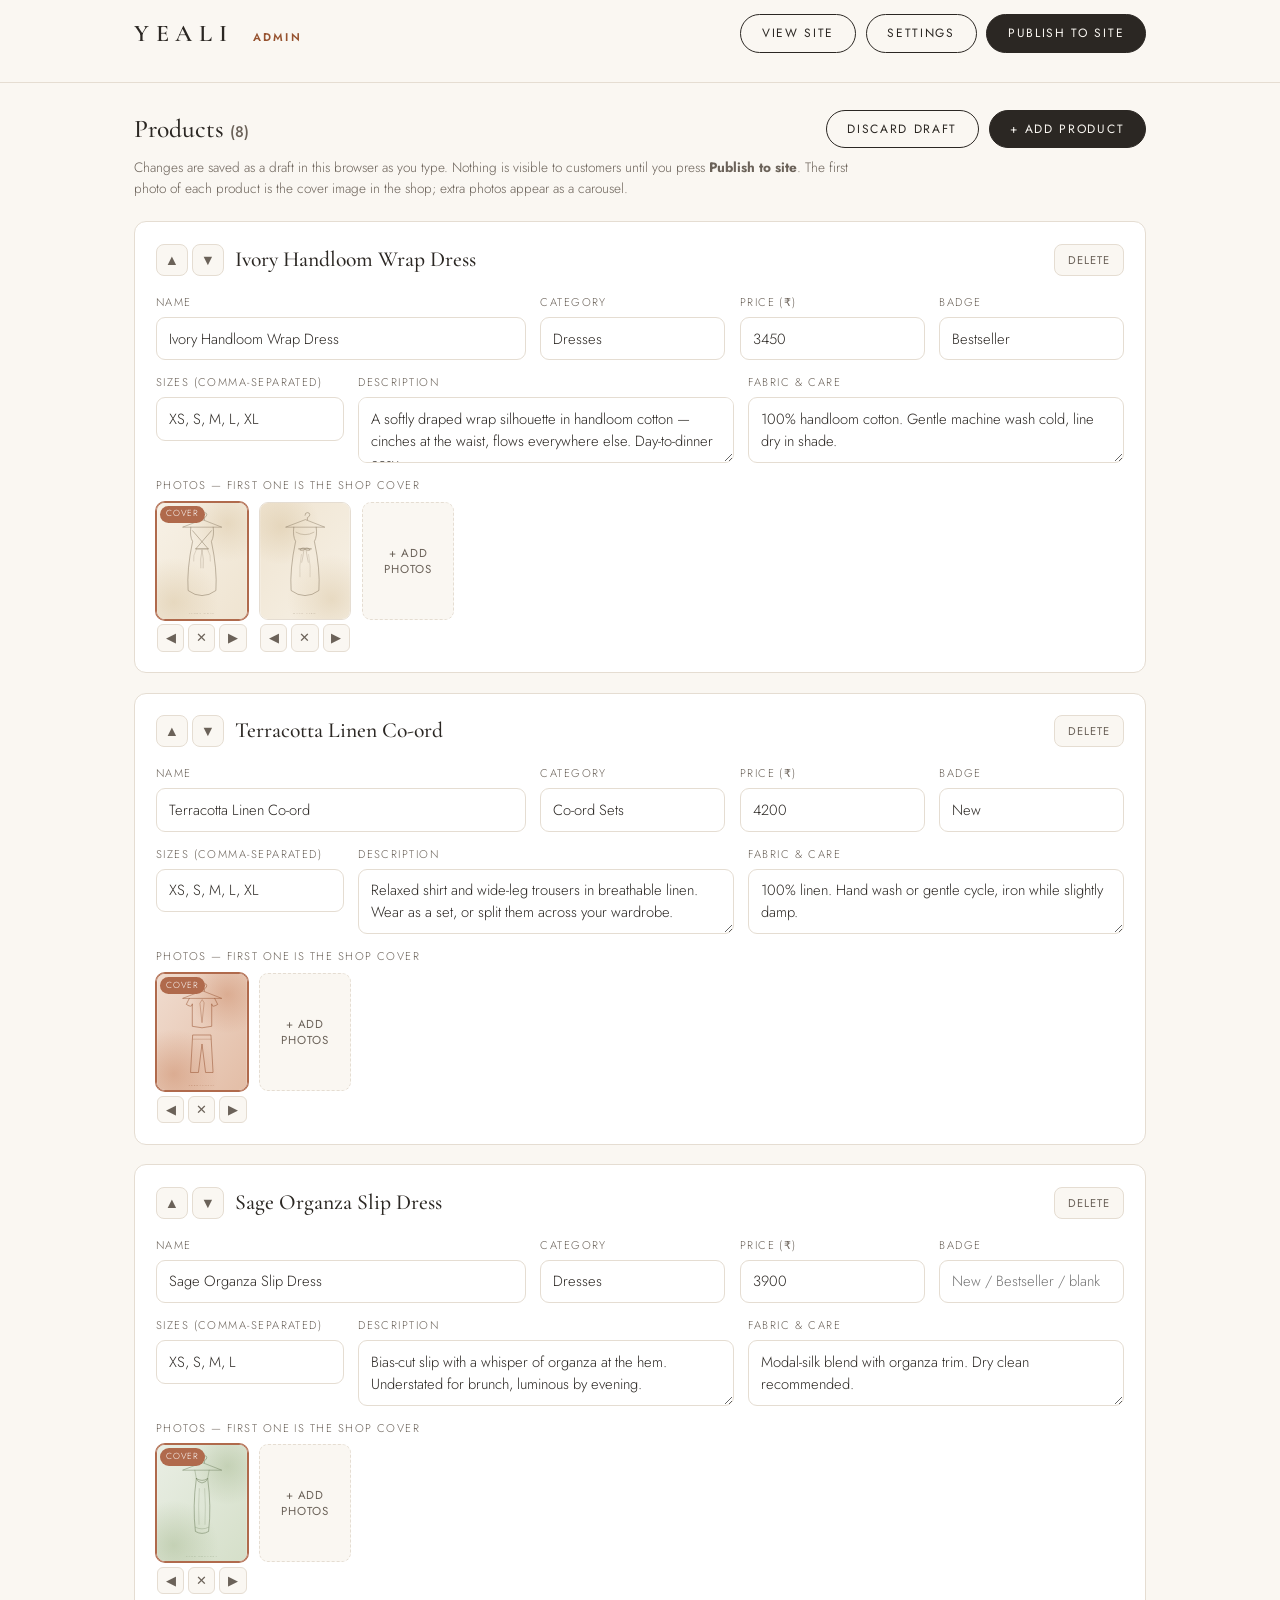
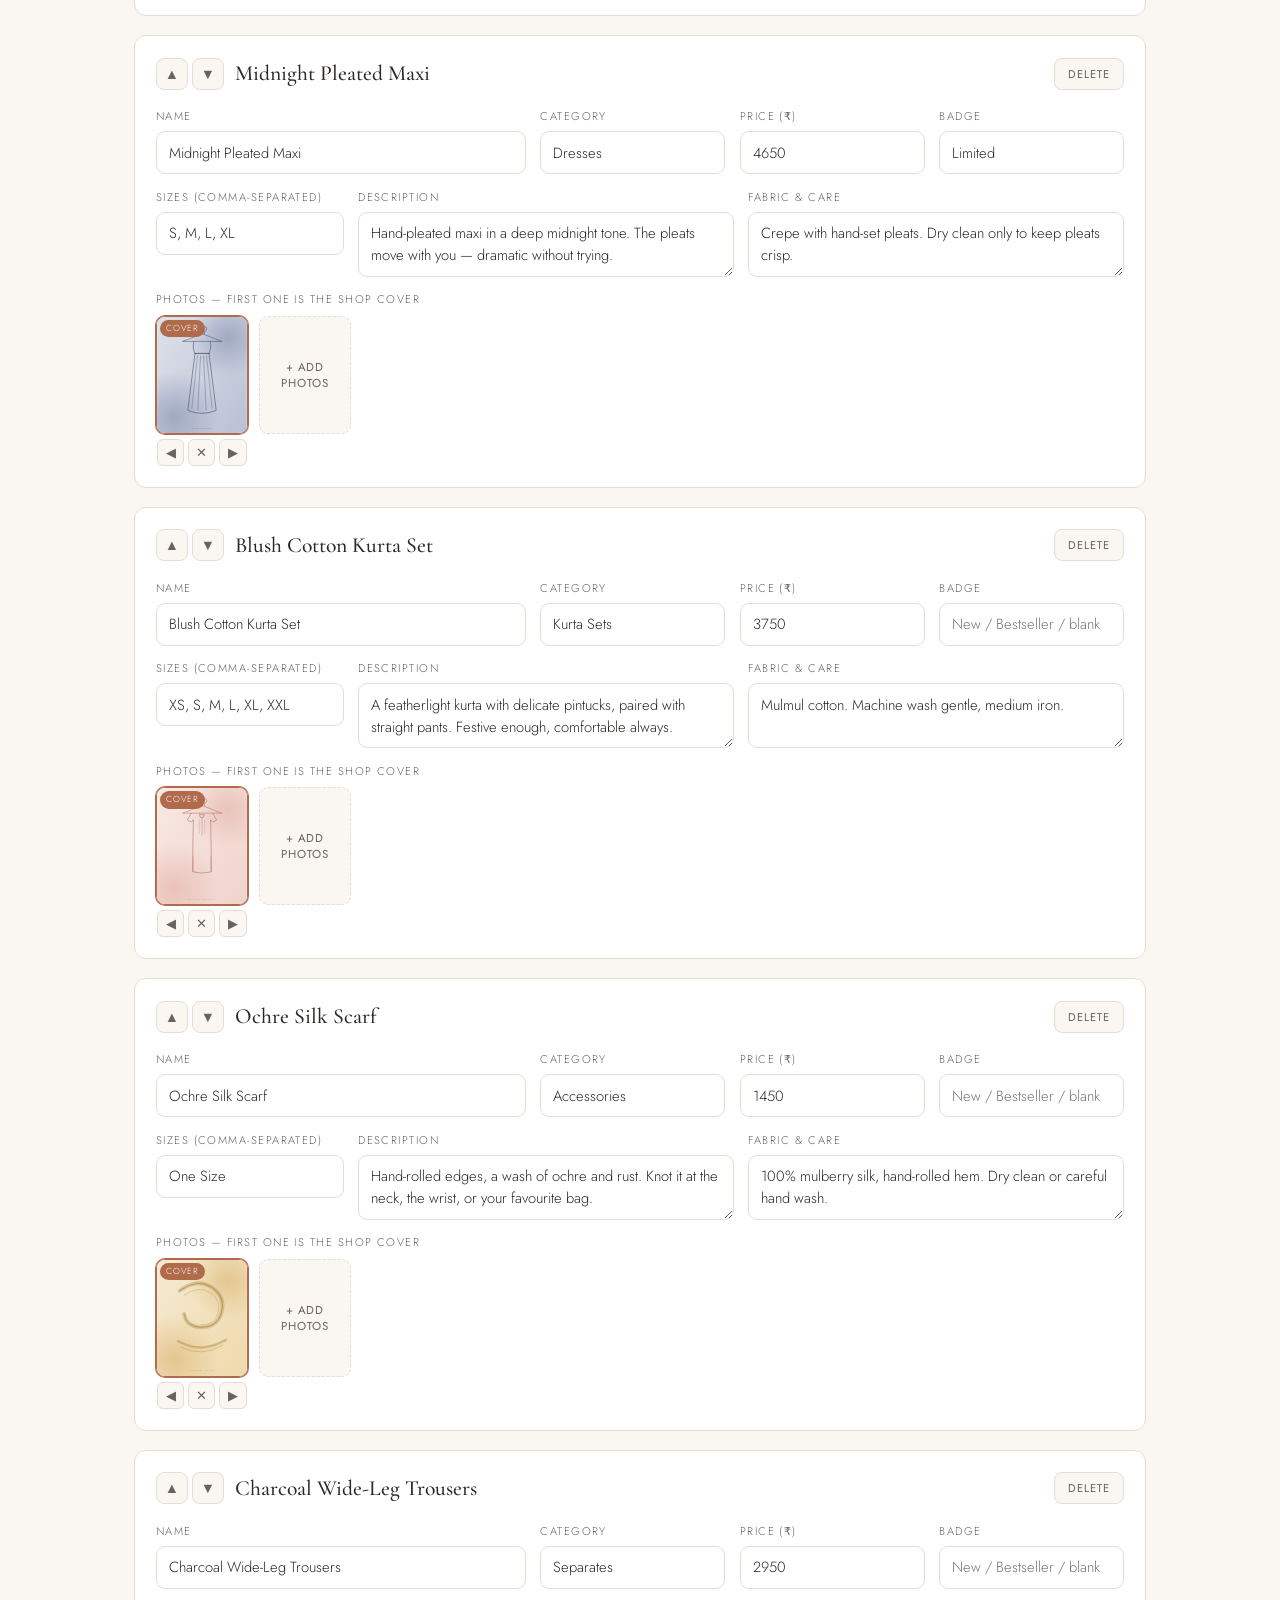
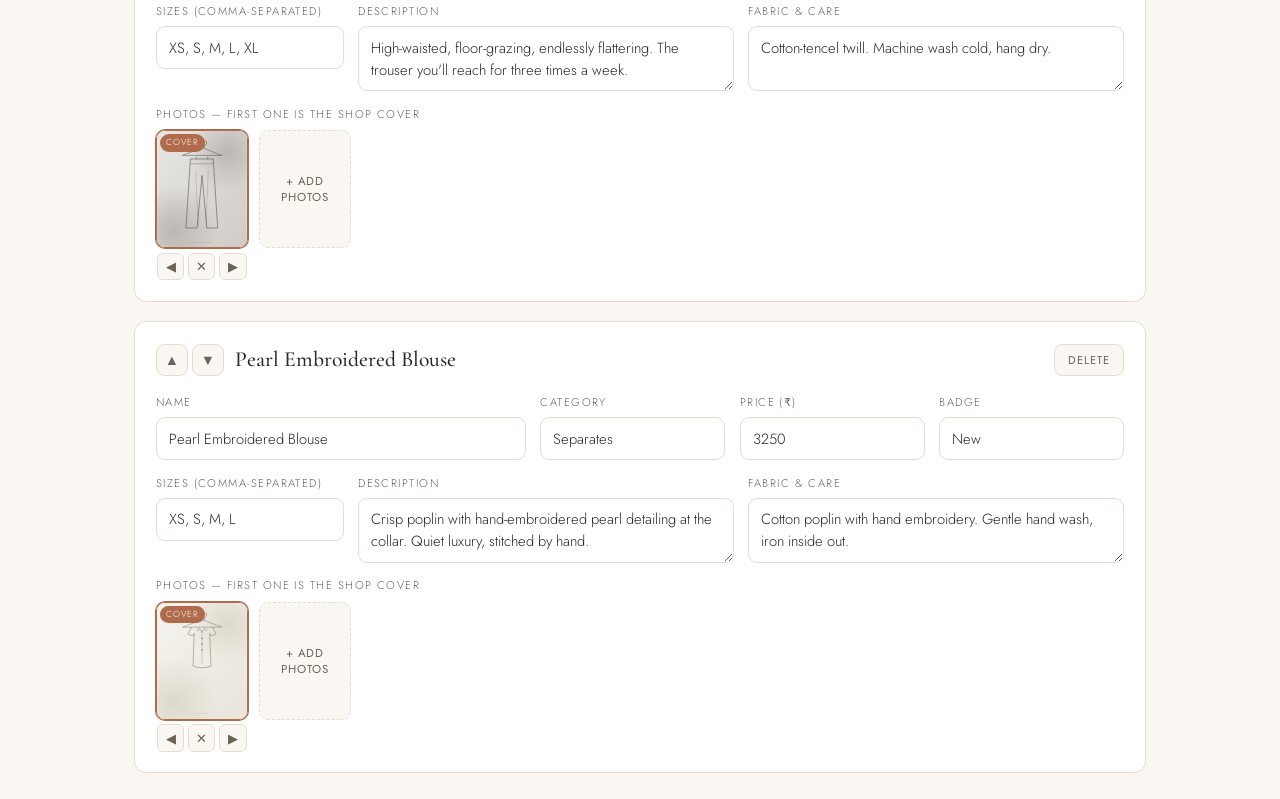
==== admin.html @ 344e9675 "Add admin panel with GitHub publishing and multi-photo carousels admin.html lets the owner manage th" ====
<!DOCTYPE html>
<html lang="en">
<head>
  <meta charset="UTF-8" />
  <meta name="viewport" content="width=device-width, initial-scale=1.0" />
  <title>Yeali — Admin</title>
  <meta name="robots" content="noindex, nofollow" />
  <link rel="preconnect" href="https://fonts.googleapis.com" />
  <link rel="preconnect" href="https://fonts.gstatic.com" crossorigin />
  <link href="https://fonts.googleapis.com/css2?family=Cormorant+Garamond:wght@500;600&family=Jost:wght@300;400;500&display=swap" rel="stylesheet" />
  <link rel="stylesheet" href="css/admin.css" />
</head>
<body>

  <header class="ah">
    <div class="ah__inner">
      <span class="ah__brand">YEALI <em>admin</em></span>
      <div class="ah__actions">
        <a class="abtn abtn--ghost" href="index.html" target="_blank" rel="noopener">View site</a>
        <button class="abtn abtn--ghost" id="settingsBtn">Settings</button>
        <button class="abtn abtn--dark" id="publishBtn">Publish to site</button>
      </div>
    </div>
    <p class="ah__status" id="statusBar"></p>
  </header>

  <!-- SETTINGS -->
  <section class="panel" id="settingsPanel" hidden>
    <h2>Publishing settings</h2>
    <p class="panel__help">
      Publishing commits your changes straight to the GitHub repository that hosts the site.
      You need a <strong>fine-grained personal access token</strong>: on GitHub go to
      <em>Settings → Developer settings → Personal access tokens → Fine-grained tokens → Generate new token</em>,
      give it access to <strong>only this repository</strong> with <strong>Contents: Read and write</strong> permission.
      The token is stored only in this browser.
    </p>
    <div class="settings-grid">
      <label>GitHub owner<input id="cfgOwner" placeholder="gopushaji" /></label>
      <label>Repository<input id="cfgRepo" placeholder="yeali" /></label>
      <label>Branch<input id="cfgBranch" placeholder="main" /></label>
      <label>Access token<input id="cfgToken" type="password" placeholder="github_pat_…" /></label>
    </div>
    <div class="panel__row">
      <button class="abtn abtn--dark" id="saveSettingsBtn">Save settings</button>
      <button class="abtn abtn--ghost" id="testSettingsBtn">Test connection</button>
    </div>
  </section>

  <!-- CATALOG -->
  <section class="catalog">
    <div class="catalog__head">
      <h2>Products <span id="productCount"></span></h2>
      <div>
        <button class="abtn abtn--ghost" id="resetBtn">Discard draft</button>
        <button class="abtn abtn--dark" id="addProductBtn">+ Add product</button>
      </div>
    </div>
    <p class="catalog__hint">
      Changes are saved as a draft in this browser as you type. Nothing is visible to customers
      until you press <strong>Publish to site</strong>. The first photo of each product is the
      cover image in the shop; extra photos appear as a carousel.
    </p>
    <div id="productList"></div>
  </section>

  <div class="atoast" id="atoast" role="status"></div>

  <script src="js/products.js"></script>
  <script src="js/admin.js"></script>
</body>
</html>
---- css/admin.css ----
/* ============ Yeali admin ============ */
:root {
  --ink: #2b2723;
  --ink-soft: #6b6259;
  --paper: #faf7f2;
  --paper-warm: #f4efe8;
  --line: #e5ddd2;
  --accent: #b06a4c;
  --accent-deep: #96522f;
  --danger: #a03d2e;
  --ok: #4c7a4c;
  --serif: "Cormorant Garamond", Georgia, serif;
  --sans: "Jost", "Segoe UI", sans-serif;
  --radius: 12px;
}

* { box-sizing: border-box; margin: 0; padding: 0; }
body { font-family: var(--sans); font-weight: 300; color: var(--ink); background: var(--paper); line-height: 1.55; }
img { display: block; }
button { font-family: inherit; cursor: pointer; }

.abtn {
  display: inline-block;
  padding: 0.55rem 1.3rem;
  font-size: 0.75rem;
  font-weight: 400;
  letter-spacing: 0.14em;
  text-transform: uppercase;
  text-decoration: none;
  border-radius: 999px;
  border: 1px solid var(--ink);
  transition: all 0.2s;
}
.abtn--dark { background: var(--ink); color: var(--paper); }
.abtn--dark:hover { background: var(--accent-deep); border-color: var(--accent-deep); }
.abtn--dark:disabled { opacity: 0.5; cursor: wait; }
.abtn--ghost { background: transparent; color: var(--ink); }
.abtn--ghost:hover { background: var(--ink); color: var(--paper); }

/* header */
.ah { position: sticky; top: 0; z-index: 20; background: rgba(250,247,242,0.95); backdrop-filter: blur(8px); border-bottom: 1px solid var(--line); }
.ah__inner { max-width: 1060px; margin: 0 auto; padding: 0.9rem 1.5rem; display: flex; align-items: center; justify-content: space-between; gap: 1rem; flex-wrap: wrap; }
.ah__brand { font-family: var(--serif); font-size: 1.5rem; font-weight: 600; letter-spacing: 0.28em; }
.ah__brand em { font-family: var(--sans); font-style: normal; font-size: 0.7rem; letter-spacing: 0.2em; text-transform: uppercase; color: var(--accent-deep); margin-left: 0.4rem; }
.ah__actions { display: flex; gap: 0.6rem; flex-wrap: wrap; }
.ah__status { max-width: 1060px; margin: 0 auto; padding: 0 1.5rem 0.5rem; font-size: 0.8rem; color: var(--accent-deep); min-height: 1.2em; }
.ah__status.ok { color: var(--ok); }
.ah__status.err { color: var(--danger); }

/* panels */
.panel, .catalog { max-width: 1060px; margin: 1.6rem auto; padding: 0 1.5rem; }
.panel { background: var(--paper-warm); border: 1px solid var(--line); border-radius: var(--radius); max-width: 1012px; padding: 1.6rem; }
.panel h2, .catalog h2 { font-family: var(--serif); font-size: 1.6rem; font-weight: 500; }
.panel__help { font-size: 0.88rem; color: var(--ink-soft); margin: 0.6rem 0 1.2rem; max-width: 46rem; }
.panel__row { display: flex; gap: 0.6rem; margin-top: 1.2rem; }
.settings-grid { display: grid; grid-template-columns: repeat(auto-fit, minmax(200px, 1fr)); gap: 1rem; }

label { font-size: 0.7rem; letter-spacing: 0.13em; text-transform: uppercase; color: var(--ink-soft); display: flex; flex-direction: column; gap: 0.35rem; }
input, textarea, select {
  font-family: var(--sans);
  font-size: 0.92rem;
  font-weight: 300;
  color: var(--ink);
  padding: 0.6rem 0.75rem;
  border: 1px solid var(--line);
  border-radius: 9px;
  background: #fff;
  resize: vertical;
  width: 100%;
}
input:focus, textarea:focus { outline: none; border-color: var(--accent); }

/* catalog */
.catalog__head { display: flex; justify-content: space-between; align-items: center; gap: 1rem; flex-wrap: wrap; }
.catalog__head > div { display: flex; gap: 0.6rem; }
.catalog__head span { color: var(--ink-soft); font-family: var(--sans); font-size: 0.95rem; }
.catalog__hint { font-size: 0.85rem; color: var(--ink-soft); margin: 0.5rem 0 1.4rem; max-width: 46rem; }

/* product editor card */
.ap { background: #fff; border: 1px solid var(--line); border-radius: var(--radius); padding: 1.3rem; margin-bottom: 1.2rem; }
.ap__head { display: flex; align-items: center; gap: 0.7rem; margin-bottom: 1.1rem; }
.ap__title { font-family: var(--serif); font-size: 1.35rem; font-weight: 500; flex: 1; }
.ap__order { display: flex; gap: 0.25rem; }
.ap__order button, .ap__delete {
  border: 1px solid var(--line);
  background: var(--paper);
  border-radius: 8px;
  width: 2rem;
  height: 2rem;
  font-size: 0.9rem;
  color: var(--ink-soft);
}
.ap__order button:hover { border-color: var(--ink); color: var(--ink); }
.ap__delete { width: auto; padding: 0 0.8rem; font-size: 0.7rem; letter-spacing: 0.1em; text-transform: uppercase; }
.ap__delete:hover { border-color: var(--danger); color: var(--danger); }

.ap__grid { display: grid; grid-template-columns: 2fr 1fr 1fr 1fr; gap: 0.9rem; margin-bottom: 0.9rem; }
.ap__grid--row2 { grid-template-columns: 1fr 2fr 2fr; }
.ap__grid label { min-width: 0; }

/* images strip */
.ap__images-label { font-size: 0.7rem; letter-spacing: 0.13em; text-transform: uppercase; color: var(--ink-soft); margin-bottom: 0.45rem; }
.ap__images { display: flex; gap: 0.7rem; flex-wrap: wrap; align-items: flex-start; }
.ap__thumb { position: relative; width: 92px; }
.ap__thumb img { width: 92px; height: 118px; object-fit: cover; border-radius: 9px; border: 1px solid var(--line); }
.ap__thumb--cover img { border-color: var(--accent); box-shadow: 0 0 0 1px var(--accent); }
.ap__thumb-cover-tag { position: absolute; top: 4px; left: 4px; background: var(--accent); color: #fff; font-size: 0.55rem; letter-spacing: 0.08em; text-transform: uppercase; padding: 0.12rem 0.4rem; border-radius: 999px; }
.ap__thumb-tools { display: flex; justify-content: center; gap: 0.25rem; margin-top: 0.3rem; }
.ap__thumb-tools button { border: 1px solid var(--line); background: var(--paper); border-radius: 6px; width: 1.7rem; height: 1.7rem; font-size: 0.8rem; color: var(--ink-soft); }
.ap__thumb-tools button:hover { border-color: var(--ink); color: var(--ink); }
.ap__thumb-tools .del:hover { border-color: var(--danger); color: var(--danger); }
.ap__add-photo {
  width: 92px;
  height: 118px;
  border: 1.5px dashed var(--line);
  border-radius: 9px;
  background: var(--paper);
  color: var(--ink-soft);
  font-size: 0.72rem;
  letter-spacing: 0.08em;
  text-transform: uppercase;
  display: grid;
  place-items: center;
  text-align: center;
  padding: 0.5rem;
}
.ap__add-photo:hover { border-color: var(--accent); color: var(--accent-deep); }
.ap__new-tag { position: absolute; bottom: 4px; right: 4px; background: var(--ink); color: #fff; font-size: 0.55rem; letter-spacing: 0.08em; text-transform: uppercase; padding: 0.12rem 0.4rem; border-radius: 999px; }

/* toast */
.atoast {
  position: fixed;
  bottom: 1.4rem;
  left: 50%;
  transform: translate(-50%, 16px);
  background: var(--ink);
  color: var(--paper);
  font-size: 0.85rem;
  padding: 0.7rem 1.4rem;
  border-radius: 999px;
  opacity: 0;
  pointer-events: none;
  transition: all 0.3s;
  z-index: 50;
  max-width: calc(100vw - 2rem);
}
.atoast.show { opacity: 1; transform: translate(-50%, 0); }

@media (max-width: 820px) {
  .ap__grid, .ap__grid--row2 { grid-template-columns: 1fr 1fr; }
}
@media (max-width: 540px) {
  .ap__grid, .ap__grid--row2 { grid-template-columns: 1fr; }
}
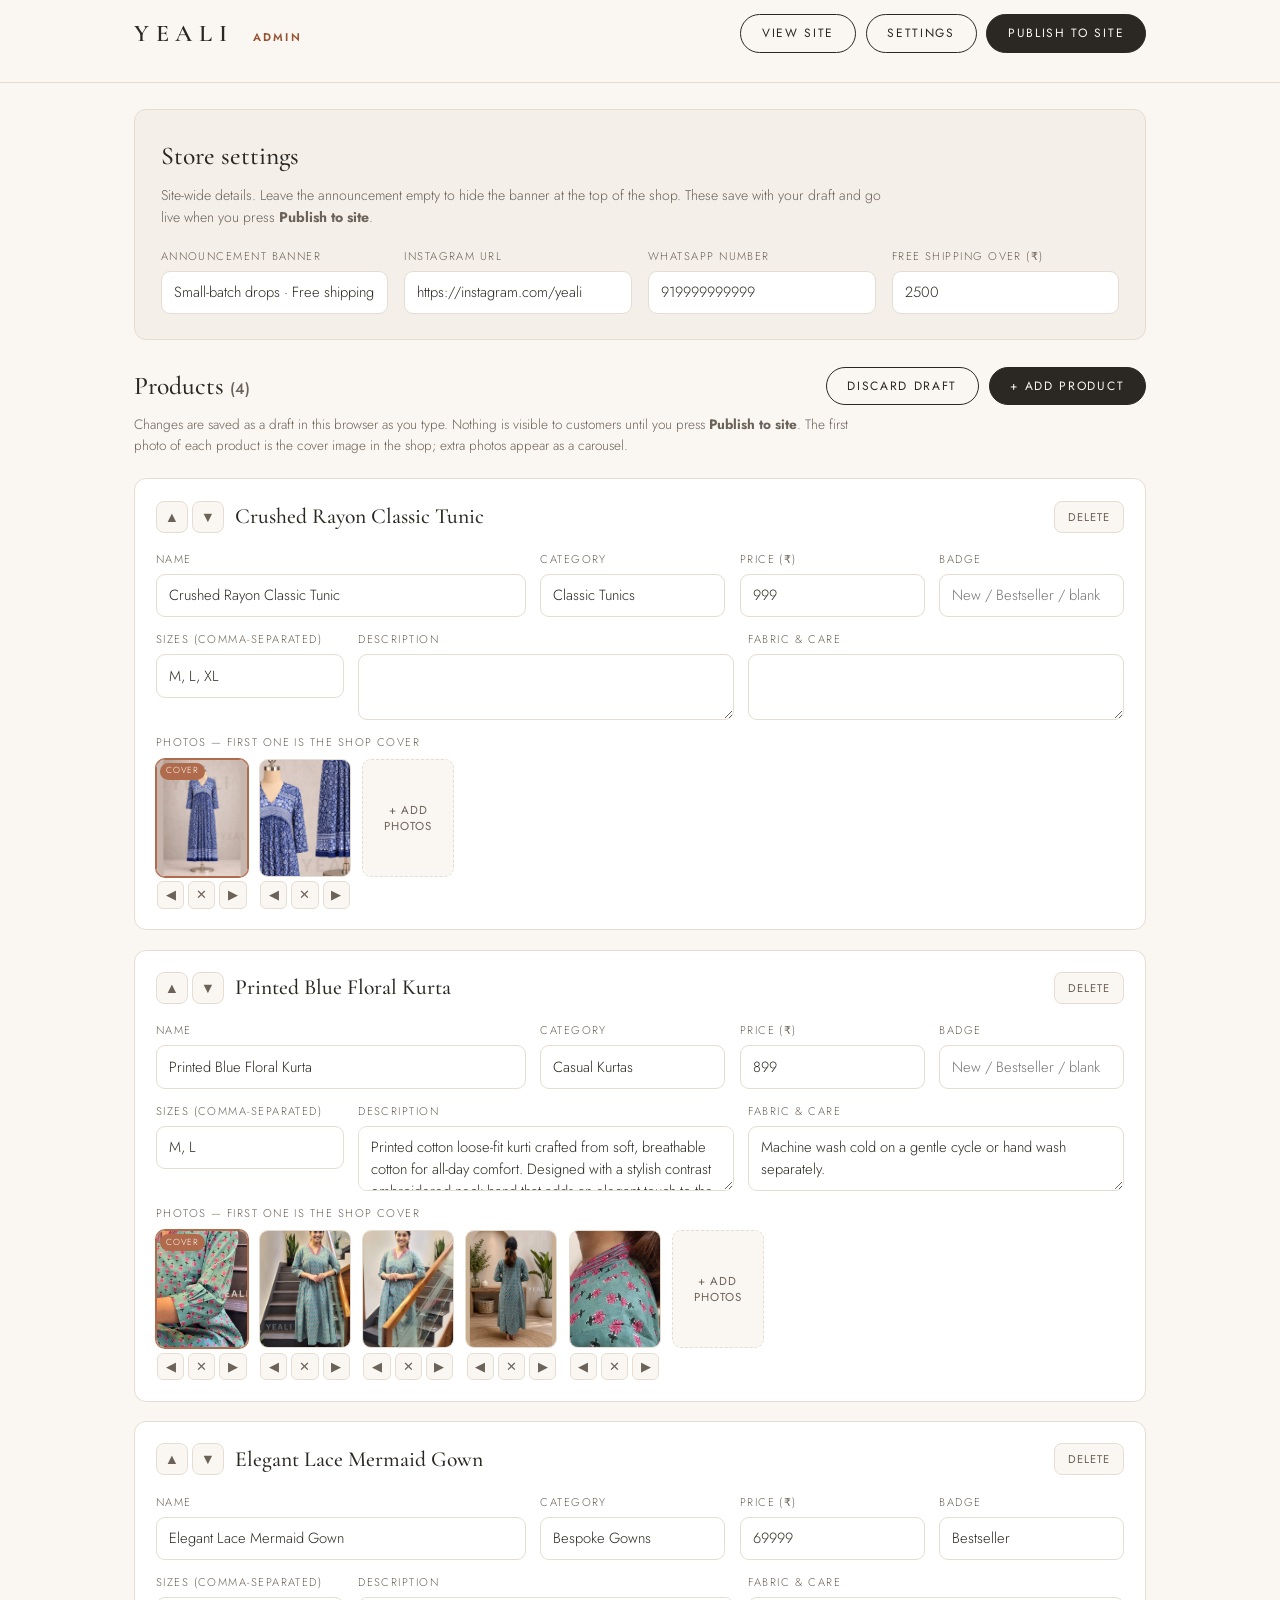
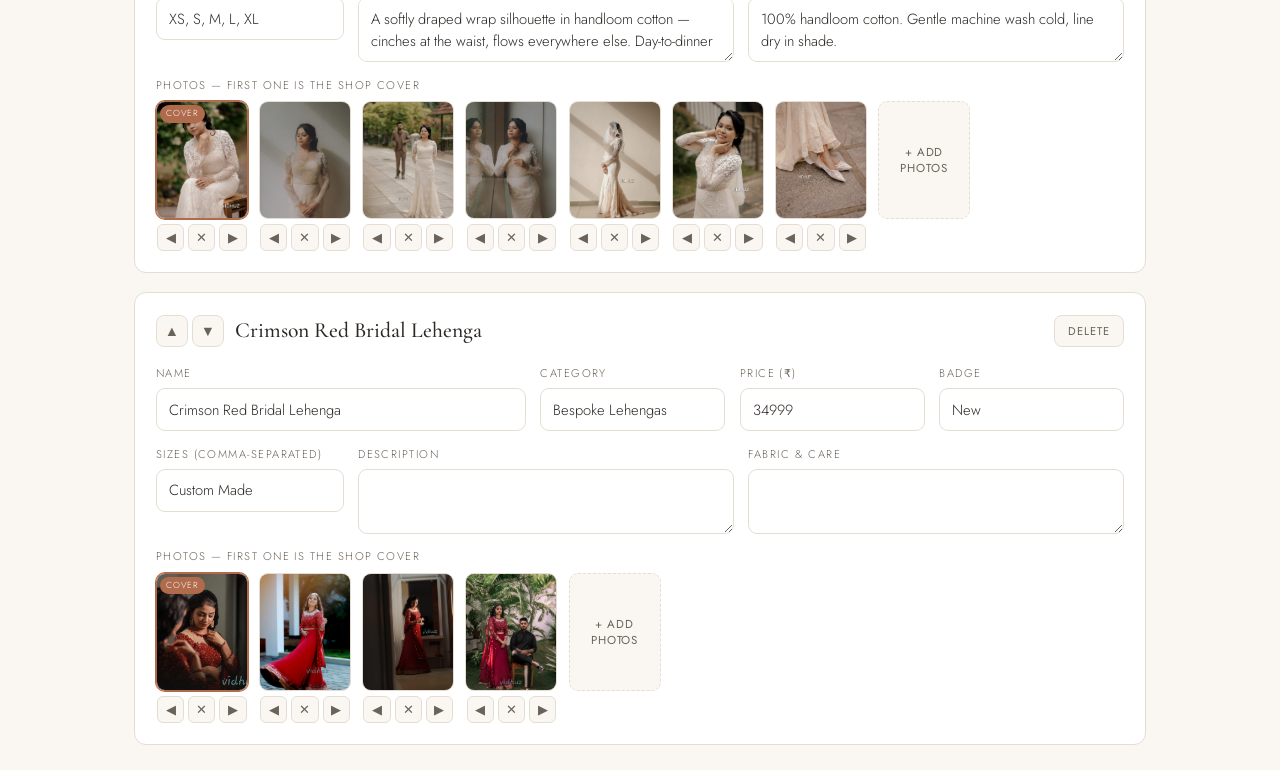
==== commit 1b3b3b3f: "Add admin-managed store settings and polish mobile nav and controls Store settings (announcement ban" ====
--- a/admin.html
+++ b/admin.html
@@ -46,6 +46,21 @@
     </div>
   </section>
 
+  <!-- STORE SETTINGS -->
+  <section class="panel">
+    <h2>Store settings</h2>
+    <p class="panel__help">
+      Site-wide details. Leave the announcement empty to hide the banner at the top of the shop.
+      These save with your draft and go live when you press <strong>Publish to site</strong>.
+    </p>
+    <div class="settings-grid">
+      <label>Announcement banner<input id="siteAnnounce" placeholder="e.g. Free shipping over ₹2,500 — leave empty to hide" /></label>
+      <label>Instagram URL<input id="siteInstagram" placeholder="https://instagram.com/yeali" /></label>
+      <label>WhatsApp number<input id="siteWhatsapp" placeholder="91XXXXXXXXXX — country code + number" /></label>
+      <label>Free shipping over (₹)<input id="siteShip" type="number" min="0" /></label>
+    </div>
+  </section>
+
   <!-- CATALOG -->
   <section class="catalog">
     <div class="catalog__head">
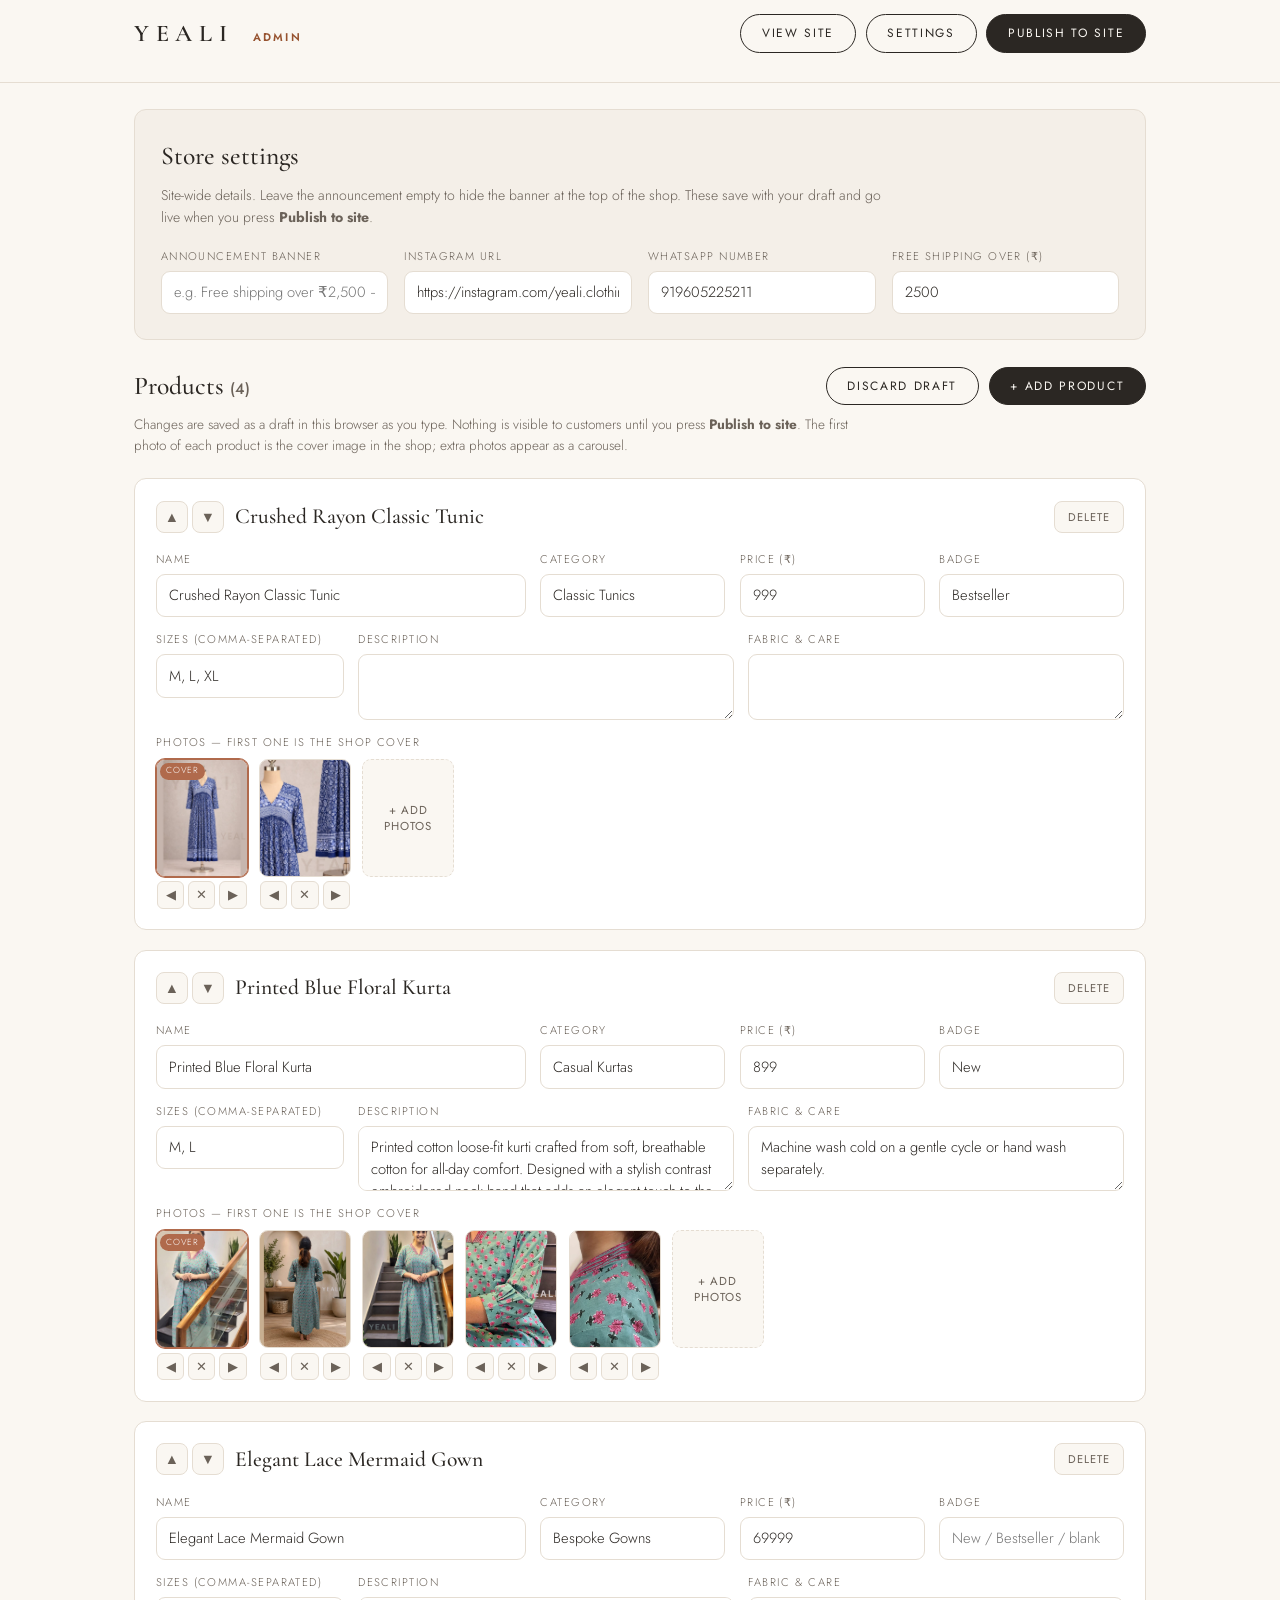
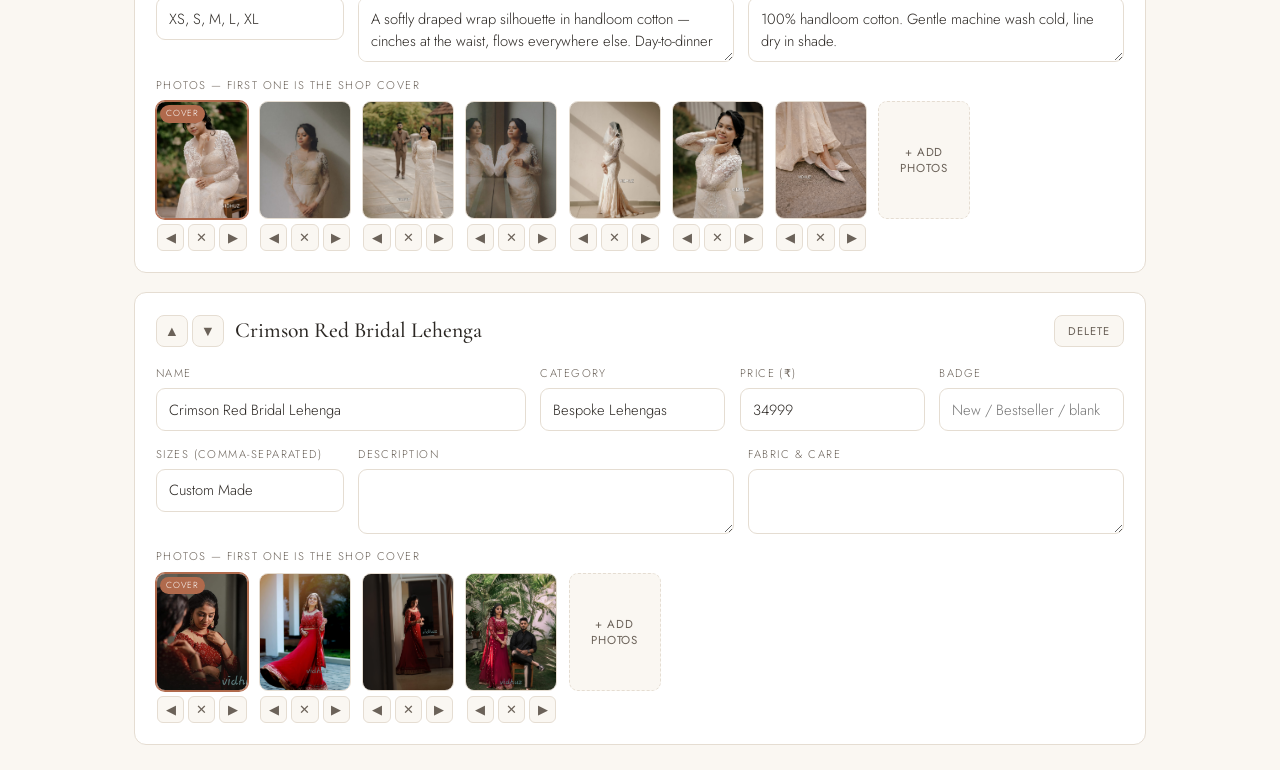
==== commit 87d5e139: "Standardize product photos to 3:4 with an interactive crop on upload Every photo added in the admin " ====
--- a/admin.html
+++ b/admin.html
@@ -78,6 +78,27 @@
     <div id="productList"></div>
   </section>
 
+  <!-- CROP OVERLAY: photos are standardized to 3:4 portrait -->
+  <div class="cropper" id="cropper" hidden>
+    <div class="cropper__panel">
+      <h3>Position photo <span id="cropCount"></span></h3>
+      <p>Shop photos are portrait (3:4). Drag to reposition and zoom with the slider — the bright area is exactly what customers will see.</p>
+      <div class="cropper__stage" id="cropStage">
+        <img id="cropImgDim" alt="" draggable="false" />
+        <div class="cropper__window" id="cropWindow">
+          <img id="cropImg" alt="" draggable="false" />
+        </div>
+      </div>
+      <label class="cropper__zoom">Zoom
+        <input type="range" id="cropZoom" min="1" max="3" step="0.01" value="1" />
+      </label>
+      <div class="cropper__actions">
+        <button class="abtn abtn--ghost" id="cropSkip">Skip photo</button>
+        <button class="abtn abtn--dark" id="cropApply">Apply &amp; add</button>
+      </div>
+    </div>
+  </div>
+
   <div class="atoast" id="atoast" role="status"></div>
 
   <script src="js/products.js"></script>
--- a/css/admin.css
+++ b/css/admin.css
@@ -127,6 +127,68 @@
 .ap__add-photo:hover { border-color: var(--accent); color: var(--accent-deep); }
 .ap__new-tag { position: absolute; bottom: 4px; right: 4px; background: var(--ink); color: #fff; font-size: 0.55rem; letter-spacing: 0.08em; text-transform: uppercase; padding: 0.12rem 0.4rem; border-radius: 999px; }
 
+/* crop overlay */
+.cropper {
+  position: fixed;
+  inset: 0;
+  z-index: 100;
+  background: rgba(43, 39, 35, 0.55);
+  display: flex;
+  align-items: center;
+  justify-content: center;
+  padding: 1rem;
+}
+.cropper[hidden] { display: none; }
+.cropper__panel {
+  background: var(--paper);
+  border-radius: var(--radius);
+  padding: 1.4rem;
+  width: min(420px, 100%);
+  max-height: calc(100vh - 2rem);
+  overflow-y: auto;
+}
+.cropper__panel h3 { font-family: var(--serif); font-size: 1.35rem; font-weight: 500; }
+.cropper__panel h3 span { font-family: var(--sans); font-size: 0.8rem; color: var(--ink-soft); }
+.cropper__panel > p { font-size: 0.83rem; color: var(--ink-soft); margin: 0.35rem 0 1rem; }
+.cropper__stage {
+  position: relative;
+  width: 100%;
+  aspect-ratio: 1 / 1;
+  background: #241f1b;
+  border-radius: 10px;
+  overflow: hidden;
+  touch-action: none;
+  cursor: grab;
+}
+.cropper__stage:active { cursor: grabbing; }
+.cropper__stage img {
+  position: absolute;
+  top: 0;
+  left: 0;
+  transform-origin: 0 0;
+  max-width: none;
+  user-select: none;
+  -webkit-user-drag: none;
+  pointer-events: none;
+}
+#cropImgDim { opacity: 0.32; }
+.cropper__window {
+  position: absolute;
+  overflow: hidden;
+  outline: 1.5px solid rgba(250, 247, 242, 0.95);
+  border-radius: 4px;
+  pointer-events: none;
+}
+.cropper__zoom {
+  display: flex;
+  align-items: center;
+  gap: 0.8rem;
+  flex-direction: row;
+  margin: 1rem 0 1.2rem;
+}
+.cropper__zoom input { accent-color: var(--accent); padding: 0; }
+.cropper__actions { display: flex; gap: 0.6rem; justify-content: flex-end; }
+
 /* toast */
 .atoast {
   position: fixed;
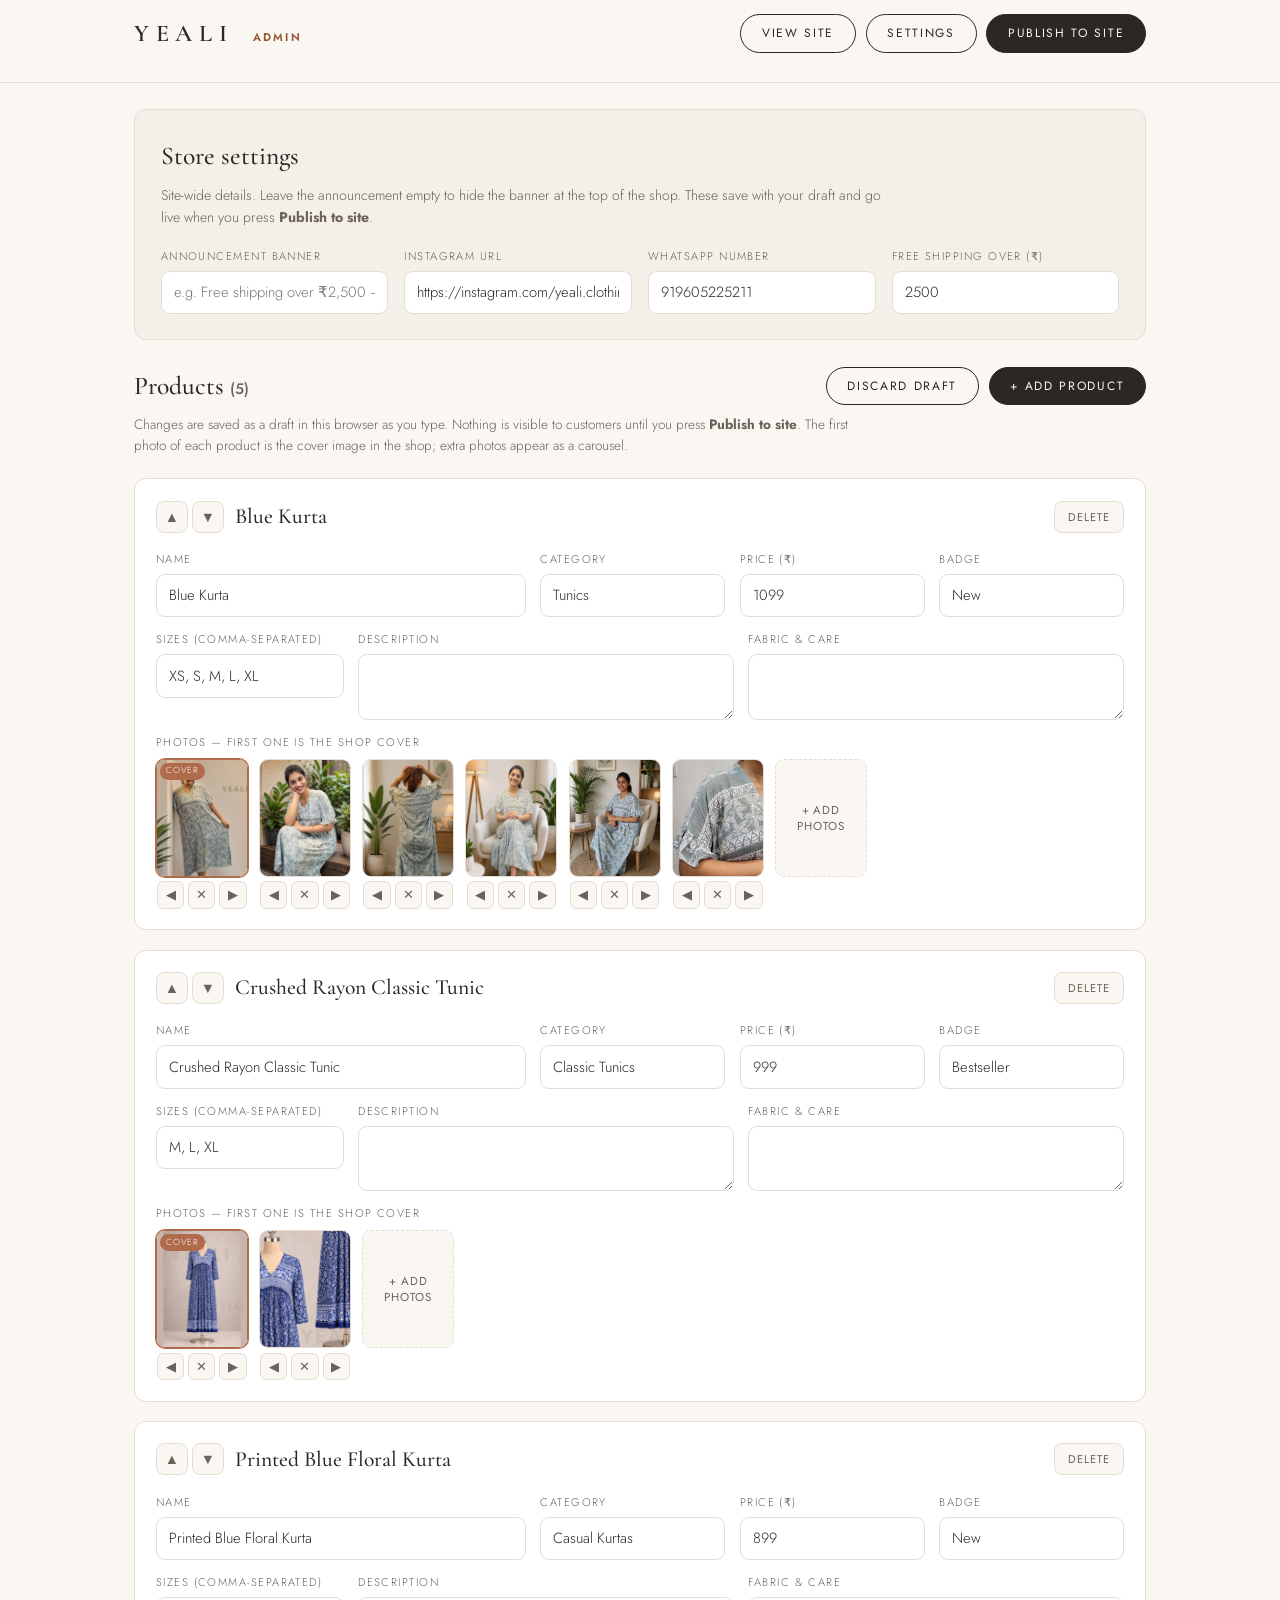
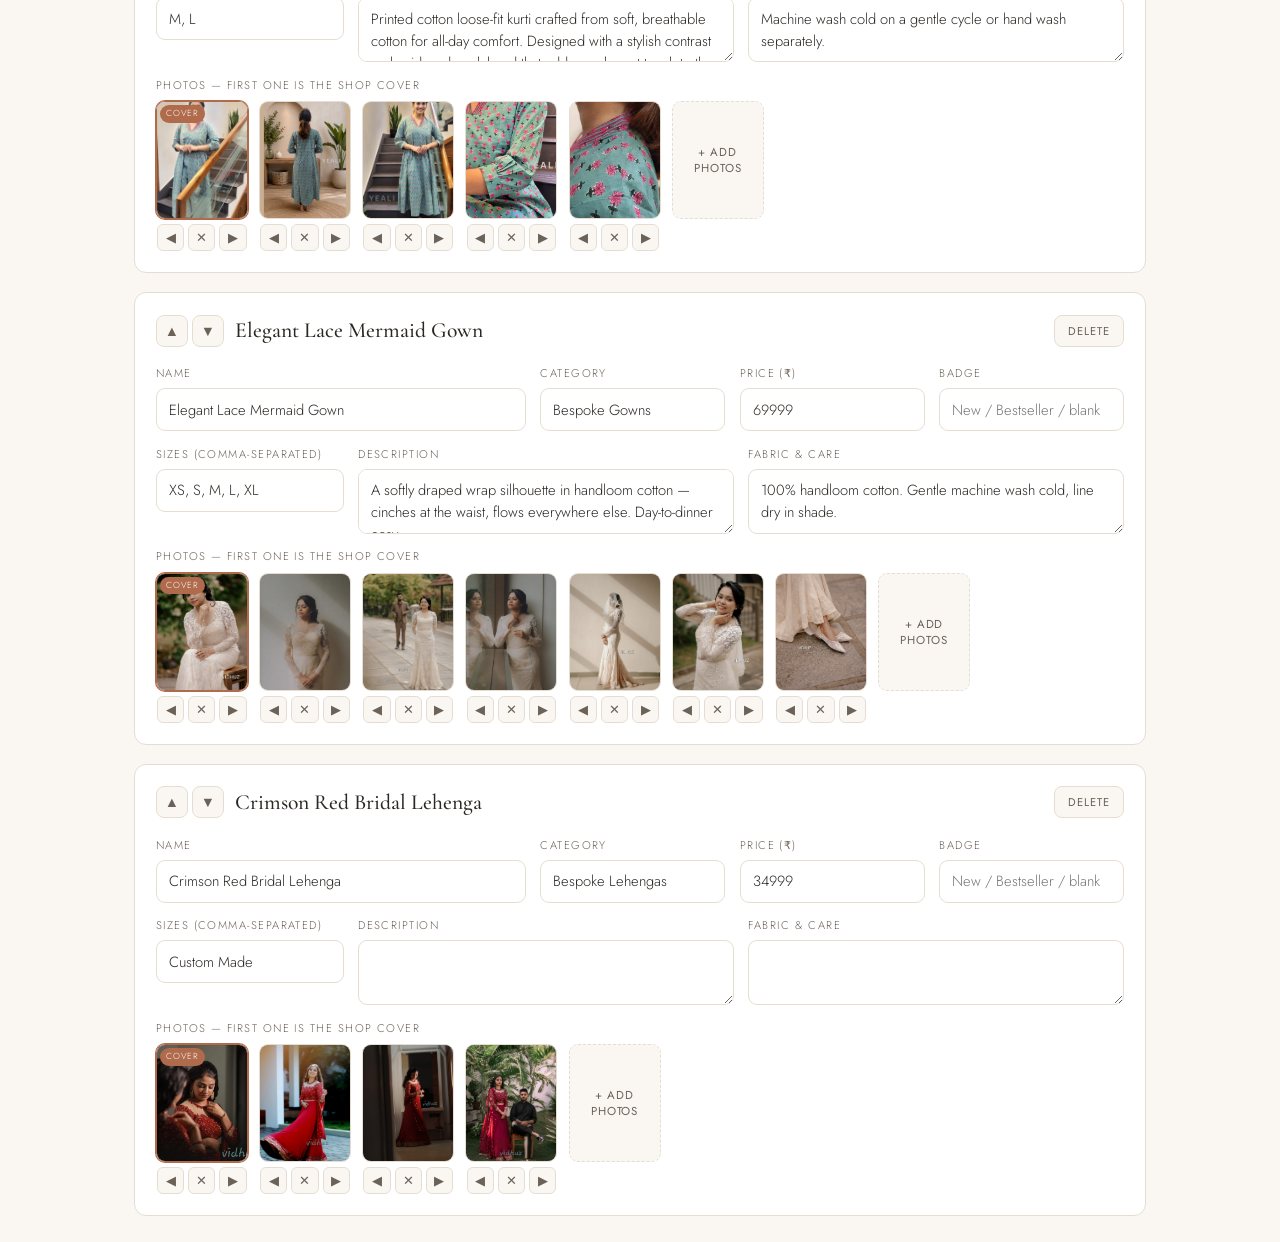
==== commit b4b2d060: "Uncropped 3:4 quick view, floating mobile card, pinch-zoom cropping The quick-view photo area is now" ====
--- a/admin.html
+++ b/admin.html
@@ -82,7 +82,7 @@
   <div class="cropper" id="cropper" hidden>
     <div class="cropper__panel">
       <h3>Position photo <span id="cropCount"></span></h3>
-      <p>Shop photos are portrait (3:4). Drag to reposition and zoom with the slider — the bright area is exactly what customers will see.</p>
+      <p>Shop photos are portrait (3:4). Drag to reposition, pinch to zoom — the bright area is exactly what customers will see.</p>
       <div class="cropper__stage" id="cropStage">
         <img id="cropImgDim" alt="" draggable="false" />
         <div class="cropper__window" id="cropWindow">
--- a/css/admin.css
+++ b/css/admin.css
@@ -187,6 +187,10 @@
   margin: 1rem 0 1.2rem;
 }
 .cropper__zoom input { accent-color: var(--accent); padding: 0; }
+/* touch devices pinch to zoom instead of using the slider */
+@media (hover: none) and (pointer: coarse) {
+  .cropper__zoom { display: none; }
+}
 .cropper__actions { display: flex; gap: 0.6rem; justify-content: flex-end; }
 
 /* toast */
